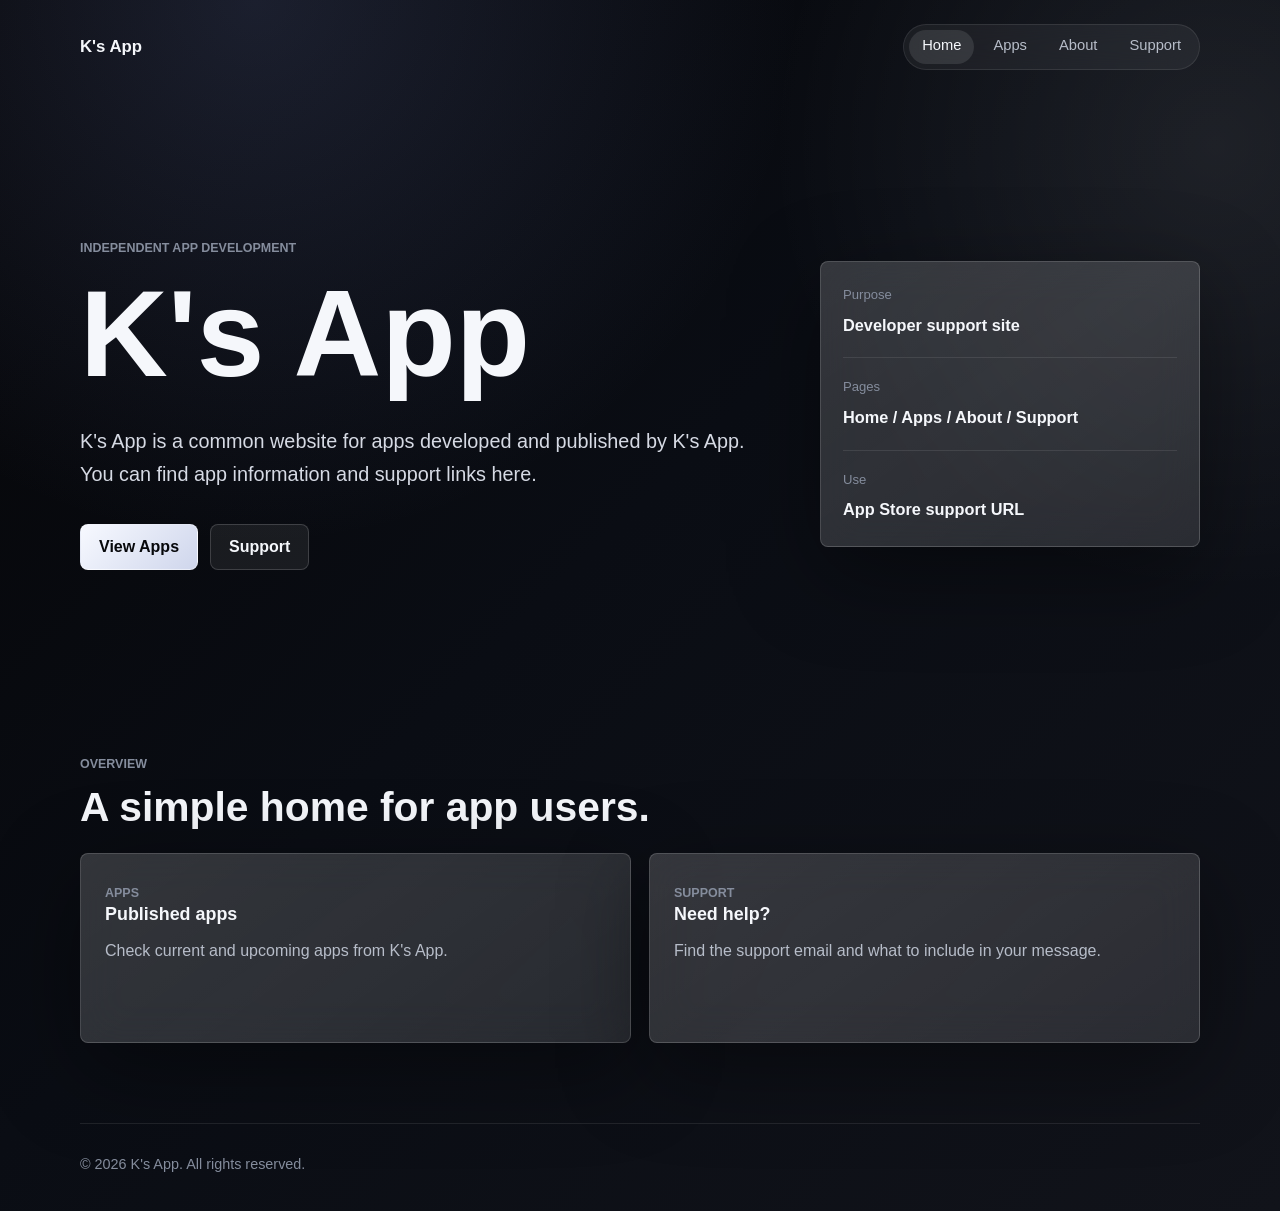
==== index.html @ 39691ff1 "Create K's App GitHub Pages site" ====
<!doctype html>
<html lang="ja">
  <head>
    <meta charset="utf-8">
    <meta name="viewport" content="width=device-width, initial-scale=1">
    <title>K's App</title>
    <meta
      name="description"
      content="K's App is a common developer site for app information and support."
    >
    <link rel="stylesheet" href="assets/style.css">
  </head>
  <body>
    <div class="site-shell">
      <header class="site-header" aria-label="Site header">
        <a class="brand" href="index.html">K's App</a>
        <nav class="nav" aria-label="Main navigation">
          <a aria-current="page" href="index.html">Home</a>
          <a href="apps.html">Apps</a>
          <a href="about.html">About</a>
          <a href="support.html">Support</a>
        </nav>
      </header>

      <main>
        <section class="hero" aria-labelledby="home-title">
          <div class="hero-copy">
            <p class="section-label">Independent app development</p>
            <h1 id="home-title">K's App</h1>
            <p class="hero-text">
              K's App is a common website for apps developed and published by
              K's App. You can find app information and support links here.
            </p>
            <div class="action-row" aria-label="Primary links">
              <a class="button button-primary" href="apps.html">View Apps</a>
              <a class="button button-secondary" href="support.html">Support</a>
            </div>
          </div>

          <aside class="glass-panel hero-panel" aria-label="Site summary">
            <div class="panel-line">
              <span>Purpose</span>
              <strong>Developer support site</strong>
            </div>
            <div class="panel-line">
              <span>Pages</span>
              <strong>Home / Apps / About / Support</strong>
            </div>
            <div class="panel-line">
              <span>Use</span>
              <strong>App Store support URL</strong>
            </div>
          </aside>
        </section>

        <section class="content-band" aria-labelledby="overview-title">
          <div class="section-heading">
            <p class="section-label">Overview</p>
            <h2 id="overview-title">A simple home for app users.</h2>
          </div>
          <div class="card-grid">
            <a class="glass-card linked-card" href="apps.html">
              <span class="card-kicker">Apps</span>
              <h3>Published apps</h3>
              <p>Check current and upcoming apps from K's App.</p>
            </a>
            <a class="glass-card linked-card" href="support.html">
              <span class="card-kicker">Support</span>
              <h3>Need help?</h3>
              <p>Find the support email and what to include in your message.</p>
            </a>
          </div>
        </section>
      </main>

      <footer class="site-footer">
        <p>&copy; 2026 K's App. All rights reserved.</p>
      </footer>
    </div>
  </body>
</html>
---- assets/style.css ----
:root {
  color-scheme: dark;
  --bg: #050507;
  --bg-soft: #0b0d12;
  --surface: rgba(255, 255, 255, 0.075);
  --surface-strong: rgba(255, 255, 255, 0.11);
  --line: rgba(255, 255, 255, 0.16);
  --line-soft: rgba(255, 255, 255, 0.09);
  --text: #f5f7fb;
  --muted: #b7bdc9;
  --subtle: #858d9d;
  --accent: #dbe3ff;
  --accent-soft: rgba(165, 178, 235, 0.18);
  --shadow: 0 26px 90px rgba(0, 0, 0, 0.42);
  --radius: 8px;
  --max-width: 1120px;
}

* {
  box-sizing: border-box;
}

html {
  min-height: 100%;
  background: var(--bg);
}

body {
  min-height: 100%;
  margin: 0;
  color: var(--text);
  font-family:
    -apple-system, BlinkMacSystemFont, "Segoe UI", sans-serif;
  line-height: 1.7;
  background:
    radial-gradient(circle at 20% 0%, rgba(111, 128, 190, 0.2), transparent 34rem),
    radial-gradient(circle at 95% 12%, rgba(255, 255, 255, 0.08), transparent 28rem),
    linear-gradient(135deg, #050507 0%, #0a0d14 46%, #11131a 100%);
}

body::before {
  position: fixed;
  inset: 0;
  z-index: -1;
  pointer-events: none;
  content: "";
  background:
    linear-gradient(rgba(255, 255, 255, 0.022) 1px, transparent 1px),
    linear-gradient(90deg, rgba(255, 255, 255, 0.018) 1px, transparent 1px);
  background-size: 44px 44px;
  mask-image: linear-gradient(to bottom, rgba(0, 0, 0, 0.85), transparent 72%);
}

a {
  color: inherit;
}

.site-shell {
  width: min(100% - 32px, var(--max-width));
  min-height: 100vh;
  margin: 0 auto;
  display: flex;
  flex-direction: column;
}

.site-header {
  display: flex;
  align-items: center;
  justify-content: space-between;
  gap: 24px;
  padding: 24px 0;
}

.brand {
  color: var(--text);
  font-size: 1.05rem;
  font-weight: 720;
  letter-spacing: 0;
  text-decoration: none;
  white-space: nowrap;
}

.nav {
  display: flex;
  align-items: center;
  justify-content: flex-end;
  gap: 6px;
  padding: 5px;
  border: 1px solid var(--line-soft);
  border-radius: 999px;
  background: rgba(255, 255, 255, 0.055);
  backdrop-filter: blur(18px);
}

.nav a {
  min-height: 34px;
  padding: 6px 13px;
  border-radius: 999px;
  color: var(--muted);
  font-size: 0.92rem;
  line-height: 1.35;
  text-decoration: none;
  transition:
    background 160ms ease,
    color 160ms ease,
    border-color 160ms ease;
}

.nav a:hover,
.nav a:focus-visible,
.nav a[aria-current="page"] {
  color: var(--text);
  background: rgba(255, 255, 255, 0.1);
  outline: none;
}

main {
  flex: 1;
}

.hero {
  min-height: 68vh;
  display: grid;
  grid-template-columns: minmax(0, 1fr) minmax(280px, 380px);
  align-items: center;
  gap: 42px;
  padding: 72px 0 64px;
}

.hero-copy {
  max-width: 690px;
}

.section-label,
.card-kicker {
  margin: 0 0 10px;
  color: var(--subtle);
  font-size: 0.78rem;
  font-weight: 700;
  letter-spacing: 0;
  text-transform: uppercase;
}

h1,
h2,
h3,
p {
  overflow-wrap: anywhere;
}

h1,
h2,
h3 {
  margin: 0;
  line-height: 1.08;
  letter-spacing: 0;
}

h1 {
  max-width: 12ch;
  font-size: clamp(3.4rem, 10vw, 7.6rem);
  font-weight: 780;
}

h2 {
  font-size: clamp(1.55rem, 4vw, 2.55rem);
  font-weight: 720;
}

h3 {
  font-size: 1.12rem;
  font-weight: 700;
}

p {
  color: var(--muted);
}

.hero-text,
.page-hero p {
  max-width: 720px;
  margin: 24px 0 0;
  color: #d6dae4;
  font-size: clamp(1.04rem, 2.2vw, 1.24rem);
}

.action-row {
  display: flex;
  flex-wrap: wrap;
  gap: 12px;
  margin-top: 32px;
}

.button {
  display: inline-flex;
  align-items: center;
  justify-content: center;
  min-height: 46px;
  padding: 10px 18px;
  border: 1px solid var(--line);
  border-radius: var(--radius);
  font-weight: 700;
  line-height: 1.25;
  text-decoration: none;
}

.button-primary {
  color: #07080b;
  background: linear-gradient(135deg, #f7f9ff, #cfd6ec);
  border-color: rgba(255, 255, 255, 0.38);
}

.button-secondary {
  color: var(--text);
  background: rgba(255, 255, 255, 0.07);
}

.glass-panel,
.glass-card,
.notice-panel {
  border: 1px solid var(--line);
  border-radius: var(--radius);
  background:
    linear-gradient(145deg, rgba(255, 255, 255, 0.105), rgba(255, 255, 255, 0.045)),
    var(--surface);
  box-shadow: var(--shadow);
  backdrop-filter: blur(22px);
}

.hero-panel {
  padding: 22px;
}

.panel-line {
  display: grid;
  gap: 5px;
  padding: 18px 0;
  border-bottom: 1px solid var(--line-soft);
}

.panel-line:first-child {
  padding-top: 0;
}

.panel-line:last-child {
  padding-bottom: 0;
  border-bottom: 0;
}

.panel-line span {
  color: var(--subtle);
  font-size: 0.82rem;
}

.panel-line strong {
  color: var(--text);
  font-size: 1.02rem;
}

.content-band,
.language-grid,
.support-layout {
  padding: 48px 0 80px;
}

.section-heading {
  max-width: 720px;
  margin-bottom: 24px;
}

.card-grid,
.language-grid,
.support-layout {
  display: grid;
  grid-template-columns: repeat(2, minmax(0, 1fr));
  gap: 18px;
}

.glass-card {
  padding: 24px;
}

.glass-card p {
  margin: 12px 0 0;
}

.linked-card {
  min-height: 190px;
  color: inherit;
  text-decoration: none;
  transition:
    transform 160ms ease,
    border-color 160ms ease,
    background 160ms ease;
}

.linked-card:hover,
.linked-card:focus-visible {
  transform: translateY(-2px);
  border-color: rgba(219, 227, 255, 0.32);
  background: var(--surface-strong);
  outline: none;
}

.page-hero {
  padding: 74px 0 28px;
}

.page-hero h1 {
  max-width: 14ch;
  font-size: clamp(2.8rem, 8vw, 5.6rem);
}

.app-placeholder {
  max-width: 720px;
}

.text-link {
  display: inline-block;
  margin-top: 18px;
  color: var(--accent);
  font-weight: 700;
  text-decoration-color: rgba(219, 227, 255, 0.5);
  text-underline-offset: 5px;
}

.support-layout {
  align-items: start;
}

.support-card {
  background:
    linear-gradient(145deg, rgba(219, 227, 255, 0.14), rgba(255, 255, 255, 0.045)),
    var(--surface);
}

.support-email {
  margin-top: 18px;
  font-size: clamp(1.2rem, 4vw, 1.75rem);
  font-weight: 760;
  line-height: 1.25;
}

.support-email a {
  color: var(--text);
  text-decoration-color: rgba(255, 255, 255, 0.42);
  text-underline-offset: 6px;
}

.info-list {
  display: grid;
  gap: 10px;
  margin: 18px 0 0;
  padding-left: 1.15rem;
  color: var(--muted);
}

.info-list li::marker {
  color: var(--accent);
}

.notice-panel {
  margin-bottom: 76px;
  padding: 18px 20px;
  background:
    linear-gradient(135deg, rgba(125, 137, 171, 0.14), rgba(255, 255, 255, 0.04)),
    rgba(255, 255, 255, 0.055);
}

.notice-panel p {
  margin: 0;
}

.site-footer {
  padding: 28px 0 34px;
  border-top: 1px solid var(--line-soft);
}

.site-footer p {
  margin: 0;
  color: var(--subtle);
  font-size: 0.9rem;
}

@media (max-width: 780px) {
  .site-shell {
    width: min(100% - 24px, var(--max-width));
  }

  .site-header {
    align-items: flex-start;
    flex-direction: column;
  }

  .nav {
    width: 100%;
    justify-content: space-between;
    overflow-x: auto;
  }

  .nav a {
    flex: 1 0 auto;
    text-align: center;
  }

  .hero {
    min-height: auto;
    grid-template-columns: 1fr;
    padding: 54px 0 44px;
  }

  h1 {
    max-width: 100%;
  }

  .hero-panel {
    max-width: none;
  }

  .card-grid,
  .language-grid,
  .support-layout {
    grid-template-columns: 1fr;
  }

  .content-band,
  .language-grid,
  .support-layout {
    padding: 38px 0 62px;
  }

  .page-hero {
    padding-top: 50px;
  }
}

@media (max-width: 430px) {
  .nav {
    border-radius: var(--radius);
  }

  .nav a {
    padding-inline: 10px;
    font-size: 0.86rem;
  }

  .button,
  .action-row {
    width: 100%;
  }

  .glass-card,
  .hero-panel {
    padding: 20px;
  }
}
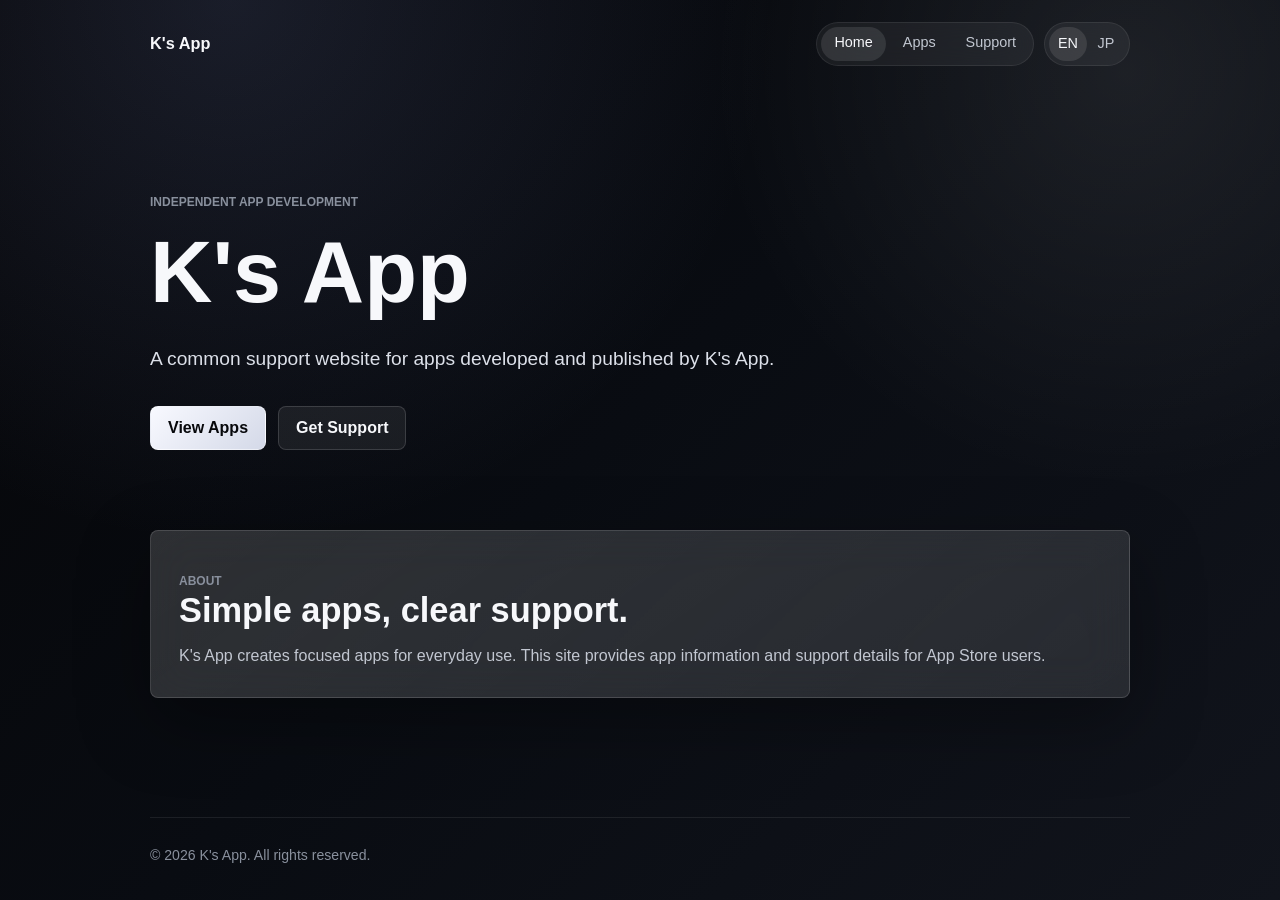
==== commit 09d26377: "Refine common support site language switch" ====
--- a/index.html
+++ b/index.html
@@ -1,74 +1,82 @@
 <!doctype html>
-<html lang="ja">
+<html lang="en">
   <head>
     <meta charset="utf-8">
     <meta name="viewport" content="width=device-width, initial-scale=1">
     <title>K's App</title>
     <meta
       name="description"
-      content="K's App is a common developer site for app information and support."
+      content="K's App is a common support website for apps published by K's App."
     >
     <link rel="stylesheet" href="assets/style.css">
+    <script src="assets/script.js" defer></script>
   </head>
-  <body>
+  <body data-language="en">
     <div class="site-shell">
       <header class="site-header" aria-label="Site header">
         <a class="brand" href="index.html">K's App</a>
-        <nav class="nav" aria-label="Main navigation">
-          <a aria-current="page" href="index.html">Home</a>
-          <a href="apps.html">Apps</a>
-          <a href="about.html">About</a>
-          <a href="support.html">Support</a>
-        </nav>
+        <div class="header-actions">
+          <nav class="nav" aria-label="Main navigation">
+            <a aria-current="page" href="index.html">
+              <span data-lang="en">Home</span>
+              <span data-lang="jp">ホーム</span>
+            </a>
+            <a href="apps.html">
+              <span data-lang="en">Apps</span>
+              <span data-lang="jp">アプリ</span>
+            </a>
+            <a href="support.html">
+              <span data-lang="en">Support</span>
+              <span data-lang="jp">サポート</span>
+            </a>
+          </nav>
+          <div class="language-switch" aria-label="Language">
+            <button type="button" data-language-option="en" aria-pressed="true">EN</button>
+            <button type="button" data-language-option="jp" aria-pressed="false">JP</button>
+          </div>
+        </div>
       </header>
 
       <main>
         <section class="hero" aria-labelledby="home-title">
-          <div class="hero-copy">
-            <p class="section-label">Independent app development</p>
-            <h1 id="home-title">K's App</h1>
-            <p class="hero-text">
-              K's App is a common website for apps developed and published by
-              K's App. You can find app information and support links here.
+          <p class="section-label">Independent app development</p>
+          <h1 id="home-title">K's App</h1>
+          <div class="language-copy">
+            <p class="hero-text" data-lang="en">
+              A common support website for apps developed and published by
+              K's App.
             </p>
-            <div class="action-row" aria-label="Primary links">
-              <a class="button button-primary" href="apps.html">View Apps</a>
-              <a class="button button-secondary" href="support.html">Support</a>
-            </div>
+            <p class="hero-text" data-lang="jp">
+              K's Appが開発・公開するアプリのための共通サポートサイトです。
+            </p>
           </div>
-
-          <aside class="glass-panel hero-panel" aria-label="Site summary">
-            <div class="panel-line">
-              <span>Purpose</span>
-              <strong>Developer support site</strong>
-            </div>
-            <div class="panel-line">
-              <span>Pages</span>
-              <strong>Home / Apps / About / Support</strong>
-            </div>
-            <div class="panel-line">
-              <span>Use</span>
-              <strong>App Store support URL</strong>
-            </div>
-          </aside>
+          <div class="action-row" aria-label="Primary links">
+            <a class="button button-primary" href="apps.html">
+              <span data-lang="en">View Apps</span>
+              <span data-lang="jp">アプリを見る</span>
+            </a>
+            <a class="button button-secondary" href="support.html">
+              <span data-lang="en">Get Support</span>
+              <span data-lang="jp">サポートを見る</span>
+            </a>
+          </div>
         </section>
 
-        <section class="content-band" aria-labelledby="overview-title">
-          <div class="section-heading">
-            <p class="section-label">Overview</p>
-            <h2 id="overview-title">A simple home for app users.</h2>
-          </div>
-          <div class="card-grid">
-            <a class="glass-card linked-card" href="apps.html">
-              <span class="card-kicker">Apps</span>
-              <h3>Published apps</h3>
-              <p>Check current and upcoming apps from K's App.</p>
-            </a>
-            <a class="glass-card linked-card" href="support.html">
-              <span class="card-kicker">Support</span>
-              <h3>Need help?</h3>
-              <p>Find the support email and what to include in your message.</p>
-            </a>
+        <section class="info-section" aria-labelledby="about-title">
+          <div class="glass-card">
+            <p class="section-label">About</p>
+            <h2 id="about-title">
+              <span data-lang="en">Simple apps, clear support.</span>
+              <span data-lang="jp">シンプルなアプリと、わかりやすいサポート。</span>
+            </h2>
+            <p data-lang="en">
+              K's App creates focused apps for everyday use. This site provides
+              app information and support details for App Store users.
+            </p>
+            <p data-lang="jp">
+              K's Appは、日常で使いやすい小さなアプリを開発しています。このサイトでは、
+              App Store利用者向けにアプリ情報とサポート情報を掲載します。
+            </p>
           </div>
         </section>
       </main>
--- a/assets/style.css
+++ b/assets/style.css
@@ -1,19 +1,19 @@
 :root {
   color-scheme: dark;
   --bg: #050507;
-  --bg-soft: #0b0d12;
-  --surface: rgba(255, 255, 255, 0.075);
+  --surface: rgba(255, 255, 255, 0.07);
   --surface-strong: rgba(255, 255, 255, 0.11);
-  --line: rgba(255, 255, 255, 0.16);
-  --line-soft: rgba(255, 255, 255, 0.09);
-  --text: #f5f7fb;
-  --muted: #b7bdc9;
-  --subtle: #858d9d;
-  --accent: #dbe3ff;
-  --accent-soft: rgba(165, 178, 235, 0.18);
-  --shadow: 0 26px 90px rgba(0, 0, 0, 0.42);
+  --line: rgba(255, 255, 255, 0.14);
+  --line-soft: rgba(255, 255, 255, 0.08);
+  --text: #f7f8fb;
+  --muted: #c2c7d1;
+  --subtle: #89909d;
+  --accent: #e8ecff;
+  --shadow: 0 24px 70px rgba(0, 0, 0, 0.34);
   --radius: 8px;
-  --max-width: 1120px;
+  --max-width: 980px;
+  --font-system: ui-sans-serif, -apple-system, BlinkMacSystemFont, "SF Pro Text",
+    "SF Pro Display", "Helvetica Neue", Helvetica, Arial, sans-serif;
 }
 
 * {
@@ -29,13 +29,15 @@
   min-height: 100%;
   margin: 0;
   color: var(--text);
-  font-family:
-    -apple-system, BlinkMacSystemFont, "Segoe UI", sans-serif;
+  font-family: var(--font-system);
+  font-size: 16px;
   line-height: 1.7;
   background:
-    radial-gradient(circle at 20% 0%, rgba(111, 128, 190, 0.2), transparent 34rem),
-    radial-gradient(circle at 95% 12%, rgba(255, 255, 255, 0.08), transparent 28rem),
-    linear-gradient(135deg, #050507 0%, #0a0d14 46%, #11131a 100%);
+    radial-gradient(circle at 18% 0%, rgba(105, 119, 170, 0.2), transparent 34rem),
+    radial-gradient(circle at 88% 8%, rgba(255, 255, 255, 0.08), transparent 26rem),
+    linear-gradient(135deg, #050507 0%, #090c12 48%, #11141c 100%);
+  -webkit-font-smoothing: antialiased;
+  text-rendering: optimizeLegibility;
 }
 
 body::before {
@@ -45,10 +47,15 @@
   pointer-events: none;
   content: "";
   background:
-    linear-gradient(rgba(255, 255, 255, 0.022) 1px, transparent 1px),
-    linear-gradient(90deg, rgba(255, 255, 255, 0.018) 1px, transparent 1px);
-  background-size: 44px 44px;
-  mask-image: linear-gradient(to bottom, rgba(0, 0, 0, 0.85), transparent 72%);
+    linear-gradient(rgba(255, 255, 255, 0.018) 1px, transparent 1px),
+    linear-gradient(90deg, rgba(255, 255, 255, 0.014) 1px, transparent 1px);
+  background-size: 48px 48px;
+  mask-image: linear-gradient(to bottom, rgba(0, 0, 0, 0.75), transparent 68%);
+}
+
+body[data-language="en"] [data-lang="jp"],
+body[data-language="jp"] [data-lang="en"] {
+  display: none;
 }
 
 a {
@@ -67,48 +74,73 @@
   display: flex;
   align-items: center;
   justify-content: space-between;
-  gap: 24px;
-  padding: 24px 0;
+  gap: 22px;
+  padding: 22px 0;
 }
 
 .brand {
   color: var(--text);
-  font-size: 1.05rem;
+  font-size: 1.02rem;
   font-weight: 720;
   letter-spacing: 0;
   text-decoration: none;
   white-space: nowrap;
 }
 
-.nav {
+.header-actions {
   display: flex;
   align-items: center;
   justify-content: flex-end;
-  gap: 6px;
-  padding: 5px;
+  gap: 10px;
+}
+
+.nav,
+.language-switch {
+  display: flex;
+  align-items: center;
+  padding: 4px;
   border: 1px solid var(--line-soft);
   border-radius: 999px;
   background: rgba(255, 255, 255, 0.055);
   backdrop-filter: blur(18px);
 }
 
-.nav a {
+.nav {
+  gap: 4px;
+}
+
+.nav a,
+.language-switch button {
   min-height: 34px;
-  padding: 6px 13px;
+  border: 0;
   border-radius: 999px;
   color: var(--muted);
-  font-size: 0.92rem;
+  font: inherit;
+  font-size: 0.9rem;
   line-height: 1.35;
   text-decoration: none;
   transition:
     background 160ms ease,
-    color 160ms ease,
-    border-color 160ms ease;
+    color 160ms ease;
+}
+
+.nav a {
+  padding: 6px 13px;
+}
+
+.language-switch button {
+  min-width: 38px;
+  padding: 6px 9px;
+  background: transparent;
+  cursor: pointer;
 }
 
 .nav a:hover,
 .nav a:focus-visible,
-.nav a[aria-current="page"] {
+.nav a[aria-current="page"],
+.language-switch button:hover,
+.language-switch button:focus-visible,
+.language-switch button[aria-pressed="true"] {
   color: var(--text);
   background: rgba(255, 255, 255, 0.1);
   outline: none;
@@ -119,24 +151,20 @@
 }
 
 .hero {
-  min-height: 68vh;
-  display: grid;
-  grid-template-columns: minmax(0, 1fr) minmax(280px, 380px);
-  align-items: center;
-  gap: 42px;
-  padding: 72px 0 64px;
-}
-
-.hero-copy {
-  max-width: 690px;
-}
-
-.section-label,
-.card-kicker {
-  margin: 0 0 10px;
+  max-width: 760px;
+  padding: clamp(58px, 11vw, 104px) 0 58px;
+}
+
+.page-hero {
+  max-width: 760px;
+  padding: clamp(48px, 9vw, 82px) 0 24px;
+}
+
+.section-label {
+  margin: 0 0 12px;
   color: var(--subtle);
-  font-size: 0.78rem;
-  font-weight: 700;
+  font-size: 0.75rem;
+  font-weight: 760;
   letter-spacing: 0;
   text-transform: uppercase;
 }
@@ -152,23 +180,22 @@
 h2,
 h3 {
   margin: 0;
-  line-height: 1.08;
+  line-height: 1.12;
   letter-spacing: 0;
 }
 
 h1 {
-  max-width: 12ch;
-  font-size: clamp(3.4rem, 10vw, 7.6rem);
+  font-size: clamp(3rem, 7.8vw, 5.4rem);
   font-weight: 780;
 }
 
 h2 {
-  font-size: clamp(1.55rem, 4vw, 2.55rem);
+  font-size: clamp(1.45rem, 3.6vw, 2.15rem);
   font-weight: 720;
 }
 
 h3 {
-  font-size: 1.12rem;
+  font-size: 1.08rem;
   font-weight: 700;
 }
 
@@ -178,25 +205,25 @@
 
 .hero-text,
 .page-hero p {
-  max-width: 720px;
-  margin: 24px 0 0;
-  color: #d6dae4;
-  font-size: clamp(1.04rem, 2.2vw, 1.24rem);
+  max-width: 680px;
+  margin: 22px 0 0;
+  color: #dce0e9;
+  font-size: clamp(1.04rem, 2vw, 1.2rem);
 }
 
 .action-row {
   display: flex;
   flex-wrap: wrap;
   gap: 12px;
-  margin-top: 32px;
+  margin-top: 30px;
 }
 
 .button {
   display: inline-flex;
   align-items: center;
   justify-content: center;
-  min-height: 46px;
-  padding: 10px 18px;
+  min-height: 44px;
+  padding: 10px 17px;
   border: 1px solid var(--line);
   border-radius: var(--radius);
   font-weight: 700;
@@ -206,113 +233,75 @@
 
 .button-primary {
   color: #07080b;
-  background: linear-gradient(135deg, #f7f9ff, #cfd6ec);
+  background: linear-gradient(135deg, #f8f9ff, #d4d9e8);
   border-color: rgba(255, 255, 255, 0.38);
 }
 
 .button-secondary {
   color: var(--text);
-  background: rgba(255, 255, 255, 0.07);
-}
-
-.glass-panel,
+  background: rgba(255, 255, 255, 0.065);
+}
+
+.info-section,
+.support-layout {
+  padding: 22px 0 clamp(58px, 8vw, 82px);
+}
+
+.support-layout {
+  display: grid;
+  grid-template-columns: minmax(0, 0.88fr) minmax(0, 1.12fr);
+  gap: 16px;
+  align-items: start;
+}
+
 .glass-card,
 .notice-panel {
   border: 1px solid var(--line);
   border-radius: var(--radius);
   background:
-    linear-gradient(145deg, rgba(255, 255, 255, 0.105), rgba(255, 255, 255, 0.045)),
+    linear-gradient(145deg, rgba(255, 255, 255, 0.095), rgba(255, 255, 255, 0.04)),
     var(--surface);
   box-shadow: var(--shadow);
   backdrop-filter: blur(22px);
 }
 
-.hero-panel {
-  padding: 22px;
-}
-
-.panel-line {
-  display: grid;
-  gap: 5px;
-  padding: 18px 0;
-  border-bottom: 1px solid var(--line-soft);
-}
-
-.panel-line:first-child {
-  padding-top: 0;
-}
-
-.panel-line:last-child {
-  padding-bottom: 0;
-  border-bottom: 0;
-}
-
-.panel-line span {
-  color: var(--subtle);
-  font-size: 0.82rem;
-}
-
-.panel-line strong {
-  color: var(--text);
-  font-size: 1.02rem;
-}
-
-.content-band,
-.language-grid,
-.support-layout {
-  padding: 48px 0 80px;
-}
-
-.section-heading {
-  max-width: 720px;
-  margin-bottom: 24px;
-}
-
-.card-grid,
-.language-grid,
-.support-layout {
-  display: grid;
-  grid-template-columns: repeat(2, minmax(0, 1fr));
-  gap: 18px;
-}
-
 .glass-card {
-  padding: 24px;
+  padding: clamp(21px, 4vw, 28px);
 }
 
 .glass-card p {
   margin: 12px 0 0;
 }
 
-.linked-card {
-  min-height: 190px;
-  color: inherit;
-  text-decoration: none;
-  transition:
-    transform 160ms ease,
-    border-color 160ms ease,
-    background 160ms ease;
-}
-
-.linked-card:hover,
-.linked-card:focus-visible {
-  transform: translateY(-2px);
-  border-color: rgba(219, 227, 255, 0.32);
-  background: var(--surface-strong);
-  outline: none;
-}
-
-.page-hero {
-  padding: 74px 0 28px;
-}
-
-.page-hero h1 {
-  max-width: 14ch;
-  font-size: clamp(2.8rem, 8vw, 5.6rem);
-}
-
-.app-placeholder {
-  max-width: 720px;
+.support-card {
+  background:
+    linear-gradient(145deg, rgba(218, 224, 255, 0.13), rgba(255, 255, 255, 0.04)),
+    var(--surface);
+}
+
+.support-email {
+  margin-top: 18px;
+  font-size: clamp(1.15rem, 3.5vw, 1.58rem);
+  font-weight: 760;
+  line-height: 1.25;
+}
+
+.support-email a {
+  color: var(--text);
+  text-decoration-color: rgba(255, 255, 255, 0.42);
+  text-underline-offset: 6px;
+}
+
+.info-list {
+  display: grid;
+  gap: 9px;
+  margin: 18px 0 0;
+  padding-left: 1.1rem;
+  color: var(--muted);
+}
+
+.info-list li::marker {
+  color: var(--accent);
 }
 
 .text-link {
@@ -320,50 +309,15 @@
   margin-top: 18px;
   color: var(--accent);
   font-weight: 700;
-  text-decoration-color: rgba(219, 227, 255, 0.5);
+  text-decoration-color: rgba(232, 236, 255, 0.48);
   text-underline-offset: 5px;
 }
 
-.support-layout {
-  align-items: start;
-}
-
-.support-card {
-  background:
-    linear-gradient(145deg, rgba(219, 227, 255, 0.14), rgba(255, 255, 255, 0.045)),
-    var(--surface);
-}
-
-.support-email {
-  margin-top: 18px;
-  font-size: clamp(1.2rem, 4vw, 1.75rem);
-  font-weight: 760;
-  line-height: 1.25;
-}
-
-.support-email a {
-  color: var(--text);
-  text-decoration-color: rgba(255, 255, 255, 0.42);
-  text-underline-offset: 6px;
-}
-
-.info-list {
-  display: grid;
-  gap: 10px;
-  margin: 18px 0 0;
-  padding-left: 1.15rem;
-  color: var(--muted);
-}
-
-.info-list li::marker {
-  color: var(--accent);
-}
-
 .notice-panel {
-  margin-bottom: 76px;
+  margin-bottom: 68px;
   padding: 18px 20px;
   background:
-    linear-gradient(135deg, rgba(125, 137, 171, 0.14), rgba(255, 255, 255, 0.04)),
+    linear-gradient(135deg, rgba(125, 137, 171, 0.13), rgba(255, 255, 255, 0.035)),
     rgba(255, 255, 255, 0.055);
 }
 
@@ -372,14 +326,14 @@
 }
 
 .site-footer {
-  padding: 28px 0 34px;
+  padding: 26px 0 32px;
   border-top: 1px solid var(--line-soft);
 }
 
 .site-footer p {
   margin: 0;
   color: var(--subtle);
-  font-size: 0.9rem;
+  font-size: 0.88rem;
 }
 
 @media (max-width: 780px) {
@@ -392,10 +346,15 @@
     flex-direction: column;
   }
 
+  .header-actions {
+    width: 100%;
+    align-items: stretch;
+    flex-direction: column;
+  }
+
   .nav {
     width: 100%;
     justify-content: space-between;
-    overflow-x: auto;
   }
 
   .nav a {
@@ -403,39 +362,23 @@
     text-align: center;
   }
 
-  .hero {
-    min-height: auto;
-    grid-template-columns: 1fr;
-    padding: 54px 0 44px;
-  }
-
-  h1 {
-    max-width: 100%;
-  }
-
-  .hero-panel {
-    max-width: none;
-  }
-
-  .card-grid,
-  .language-grid,
+  .language-switch {
+    align-self: flex-end;
+  }
+
+  .hero,
+  .page-hero {
+    padding-top: 48px;
+  }
+
   .support-layout {
     grid-template-columns: 1fr;
   }
-
-  .content-band,
-  .language-grid,
-  .support-layout {
-    padding: 38px 0 62px;
-  }
-
-  .page-hero {
-    padding-top: 50px;
-  }
 }
 
 @media (max-width: 430px) {
-  .nav {
+  .nav,
+  .language-switch {
     border-radius: var(--radius);
   }
 
@@ -449,8 +392,7 @@
     width: 100%;
   }
 
-  .glass-card,
-  .hero-panel {
+  .glass-card {
     padding: 20px;
   }
 }
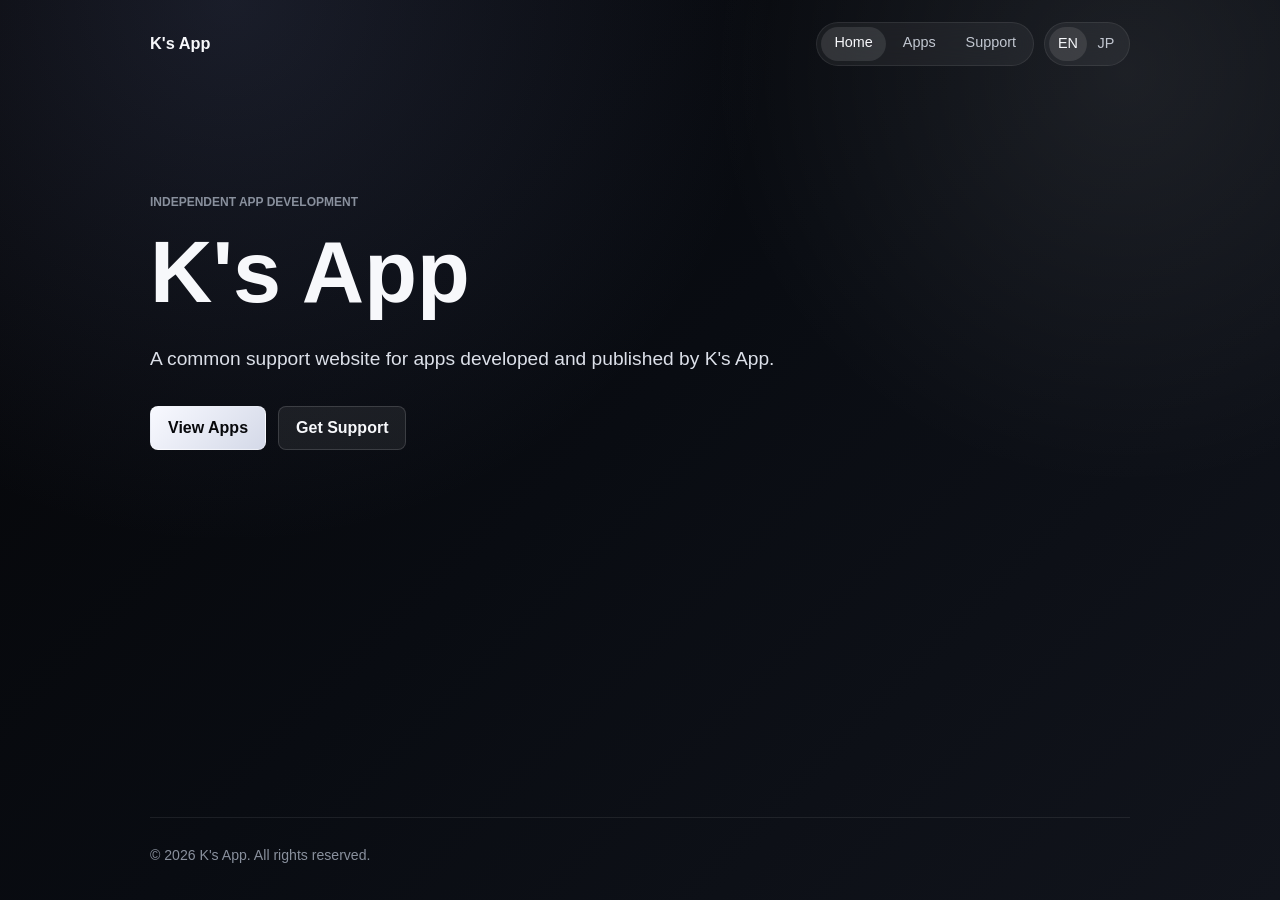
==== commit d7775119: "Remove unnecessary site copy" ====
--- a/index.html
+++ b/index.html
@@ -62,23 +62,6 @@
           </div>
         </section>
 
-        <section class="info-section" aria-labelledby="about-title">
-          <div class="glass-card">
-            <p class="section-label">About</p>
-            <h2 id="about-title">
-              <span data-lang="en">Simple apps, clear support.</span>
-              <span data-lang="jp">シンプルなアプリと、わかりやすいサポート。</span>
-            </h2>
-            <p data-lang="en">
-              K's App creates focused apps for everyday use. This site provides
-              app information and support details for App Store users.
-            </p>
-            <p data-lang="jp">
-              K's Appは、日常で使いやすい小さなアプリを開発しています。このサイトでは、
-              App Store利用者向けにアプリ情報とサポート情報を掲載します。
-            </p>
-          </div>
-        </section>
       </main>
 
       <footer class="site-footer">
--- a/assets/style.css
+++ b/assets/style.css
@@ -254,8 +254,7 @@
   align-items: start;
 }
 
-.glass-card,
-.notice-panel {
+.glass-card {
   border: 1px solid var(--line);
   border-radius: var(--radius);
   background:
@@ -313,18 +312,6 @@
   text-underline-offset: 5px;
 }
 
-.notice-panel {
-  margin-bottom: 68px;
-  padding: 18px 20px;
-  background:
-    linear-gradient(135deg, rgba(125, 137, 171, 0.13), rgba(255, 255, 255, 0.035)),
-    rgba(255, 255, 255, 0.055);
-}
-
-.notice-panel p {
-  margin: 0;
-}
-
 .site-footer {
   padding: 26px 0 32px;
   border-top: 1px solid var(--line-soft);
